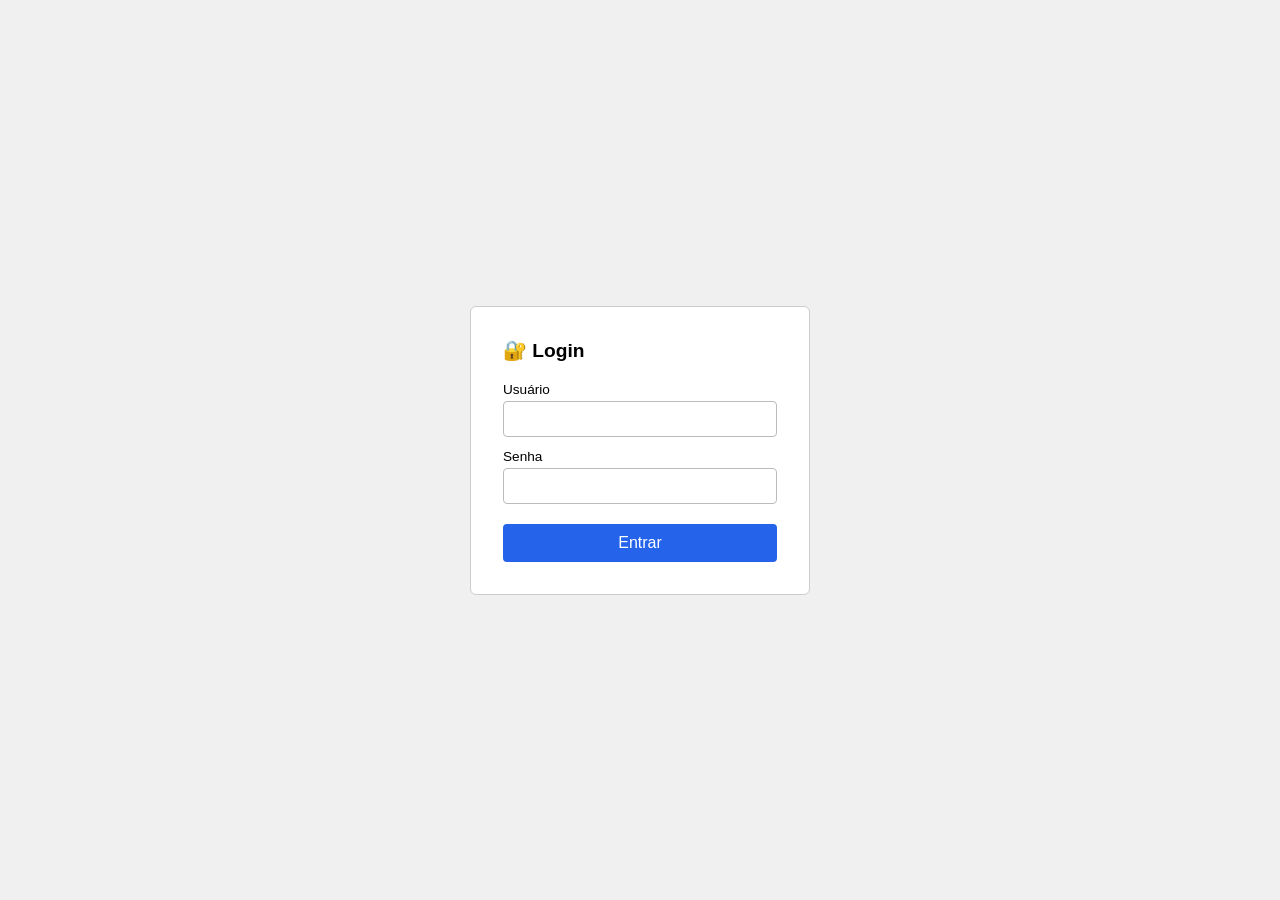
==== src/login.html @ 52b5be01 "funcionou php" ====
<!DOCTYPE html>
<html lang="pt-BR">
<head>
  <meta charset="UTF-8"/>
  <title>Login — Agenda</title>
  <style>
    * { box-sizing: border-box; margin: 0; padding: 0; }
    body { font-family: sans-serif; background: #f0f0f0; display: flex;
           align-items: center; justify-content: center; min-height: 100vh; }
    .card { background: #fff; border: 1px solid #ccc; border-radius: 6px;
            padding: 32px; width: 100%; max-width: 340px; }
    h2 { margin-bottom: 20px; font-size: 1.2rem; }
    label { display: block; font-size: 0.85rem; margin-bottom: 4px; margin-top: 12px; }
    input { width: 100%; padding: 8px; border: 1px solid #bbb; border-radius: 4px; font-size: 1rem; }
    button { margin-top: 20px; width: 100%; padding: 10px;
             background: #2563eb; color: #fff; border: none;
             border-radius: 4px; font-size: 1rem; cursor: pointer; }
    button:hover { background: #1d4ed8; }
    #erro { margin-top: 12px; color: #dc2626; font-size: 0.85rem; display: none; }
  </style>
</head>
<body>
  <div class="card">
    <h2>🔐 Login</h2>
    <label>Usuário</label>
    <input type="text" id="usuario" autocomplete="username" />
    <label>Senha</label>
    <input type="password" id="senha" autocomplete="current-password"
           onkeydown="if(event.key==='Enter') logar()" />
    <button onclick="logar()">Entrar</button>
    <p id="erro"></p>
  </div>
  <script>
    const isLocal = location.hostname === 'localhost' || location.hostname === '127.0.0.1';
    const API_BASE  = isLocal ? '/projeto-agenda-php/api'           : '/api';
const HOME_URL  = isLocal ? '/projeto-agenda-php/src/index.html' : '/src/index.html';
    // Se já está logado, redireciona direto
    fetch(`${API_BASE}/me`, { credentials: 'same-origin' })
      .then(r => { if (r.ok) location.href = HOME_URL; });

    async function logar() {
      const usuario = document.getElementById('usuario').value.trim();
      const senha   = document.getElementById('senha').value;
      const erro    = document.getElementById('erro');
      erro.style.display = 'none';

      if (!usuario || !senha) {
        erro.textContent = 'Preencha usuário e senha.';
        erro.style.display = 'block';
        return;
      }

      const res = await fetch(`${API_BASE}/login`, {
        method: 'POST',
        headers: { 'Content-Type': 'application/json' },
        credentials: 'same-origin',
        body: JSON.stringify({ usuario, senha })
      });

      const data = await res.json();
      if (res.ok) {
        location.href = HOME_URL;
      } else {
        erro.textContent = data.erro || 'Erro ao fazer login.';
        erro.style.display = 'block';
        document.getElementById('senha').value = '';
      }
    }
  </script>
</body>
</html>
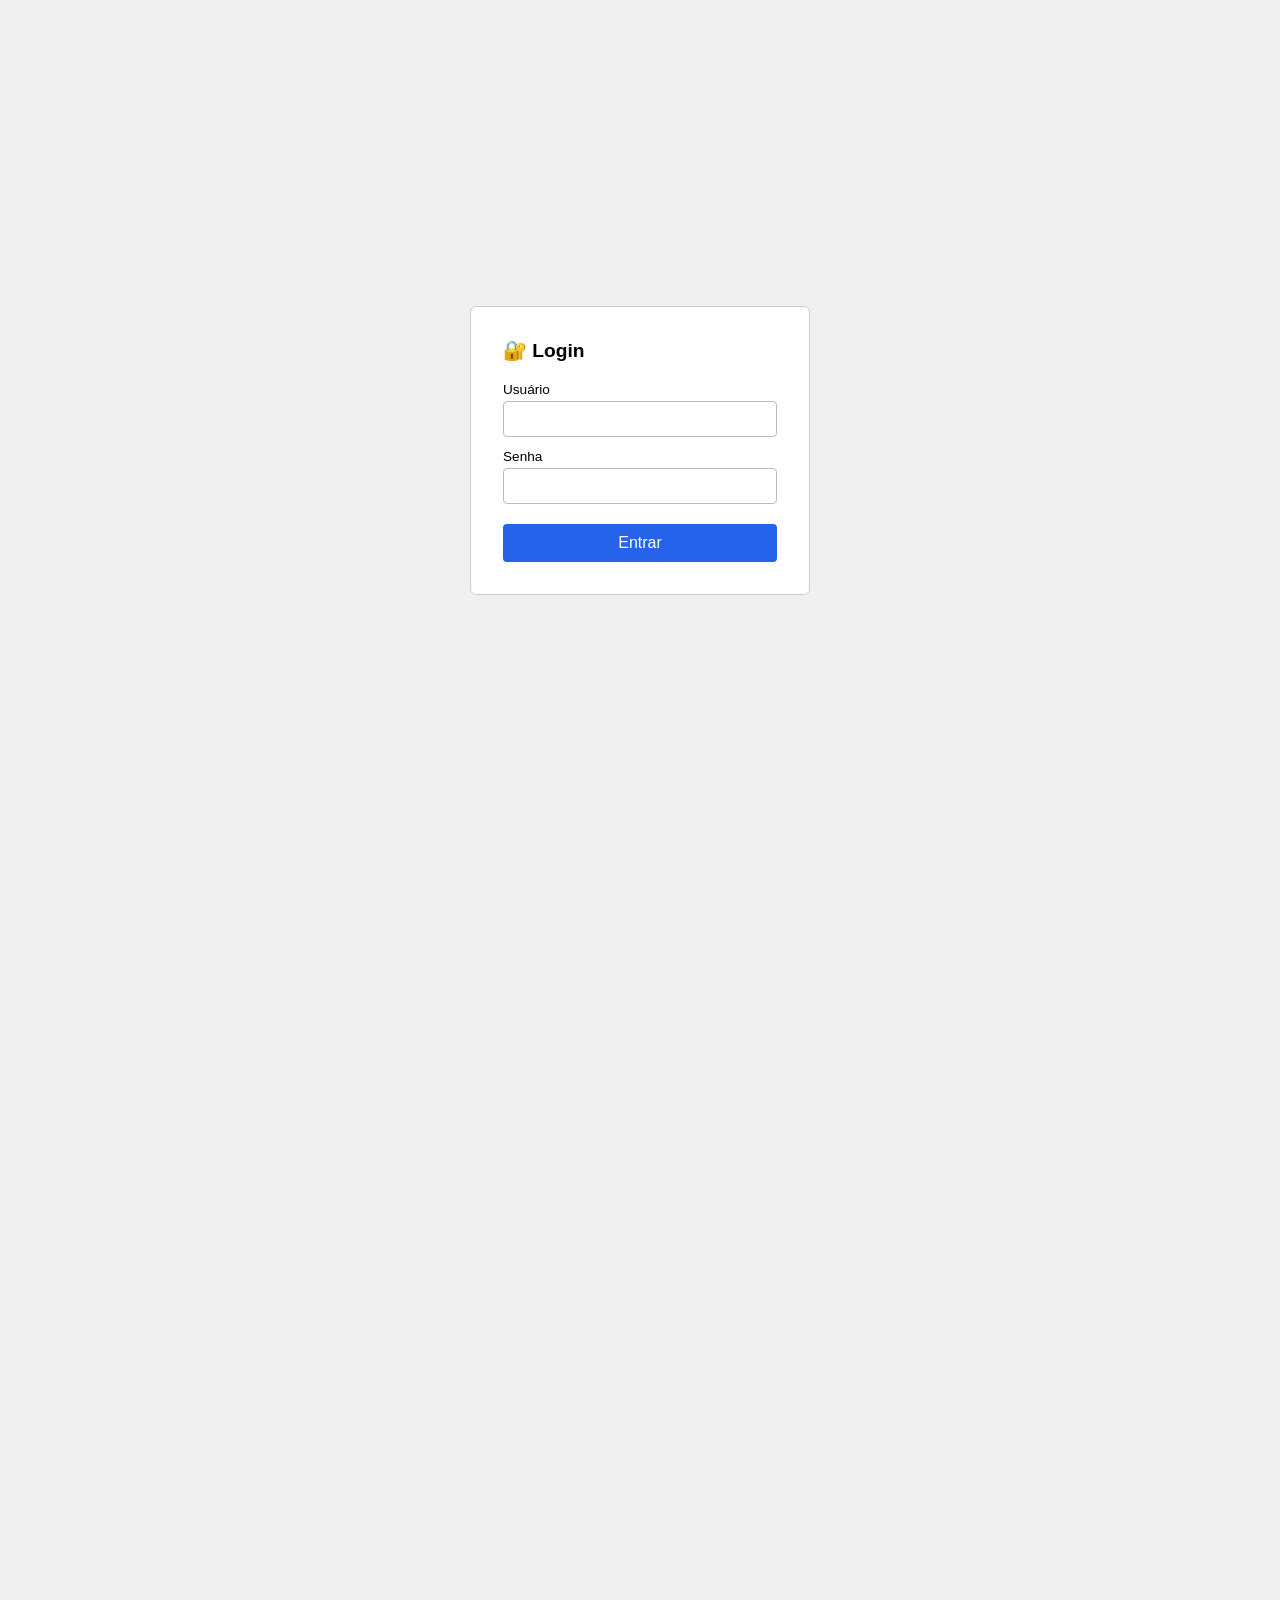
==== commit 945e5629: "fix: corrige apiUrl no login.html para usar api.php direto em produção" ====
--- a/src/login.html
+++ b/src/login.html
@@ -16,6 +16,7 @@
              background: #2563eb; color: #fff; border: none;
              border-radius: 4px; font-size: 1rem; cursor: pointer; }
     button:hover { background: #1d4ed8; }
+    button:disabled { opacity: .6; cursor: not-allowed; }
     #erro { margin-top: 12px; color: #dc2626; font-size: 0.85rem; display: none; }
   </style>
 </head>
@@ -27,21 +28,29 @@
     <label>Senha</label>
     <input type="password" id="senha" autocomplete="current-password"
            onkeydown="if(event.key==='Enter') logar()" />
-    <button onclick="logar()">Entrar</button>
+    <button id="btn-entrar" onclick="logar()">Entrar</button>
     <p id="erro"></p>
   </div>
   <script>
-    const isLocal = location.hostname === 'localhost' || location.hostname === '127.0.0.1';
-    const API_BASE  = isLocal ? '/projeto-agenda-php/api'           : '/api';
-const HOME_URL  = isLocal ? '/projeto-agenda-php/src/index.html' : '/src/index.html';
-    // Se já está logado, redireciona direto
-    fetch(`${API_BASE}/me`, { credentials: 'same-origin' })
-      .then(r => { if (r.ok) location.href = HOME_URL; });
+    // Calcula base path dinamicamente — funciona em qualquer subpasta
+    const _basePath = location.pathname.replace(/\/src\/.*$/, '');
+
+    // URL da API: usa api.php direto — funciona em dev e produção
+    function apiUrl(rota) {
+      return `${_basePath}/api.php?_route=${rota}`;
+    }
+
+    // Se já está logado, vai direto para a app
+    fetch(apiUrl('me'), { credentials: 'same-origin' })
+      .then(r => { if (r.ok) location.href = `${_basePath}/src/index.html`; })
+      .catch(() => { /* ignora — permanece na tela de login */ });
 
     async function logar() {
       const usuario = document.getElementById('usuario').value.trim();
       const senha   = document.getElementById('senha').value;
       const erro    = document.getElementById('erro');
+      const btn     = document.getElementById('btn-entrar');
+
       erro.style.display = 'none';
 
       if (!usuario || !senha) {
@@ -50,20 +59,32 @@
         return;
       }
 
-      const res = await fetch(`${API_BASE}/login`, {
-        method: 'POST',
-        headers: { 'Content-Type': 'application/json' },
-        credentials: 'same-origin',
-        body: JSON.stringify({ usuario, senha })
-      });
+      btn.disabled = true;
+      btn.textContent = 'Entrando…';
 
-      const data = await res.json();
-      if (res.ok) {
-        location.href = HOME_URL;
-      } else {
-        erro.textContent = data.erro || 'Erro ao fazer login.';
+      try {
+        const res  = await fetch(apiUrl('login'), {
+          method: 'POST',
+          headers: { 'Content-Type': 'application/json' },
+          credentials: 'same-origin',
+          body: JSON.stringify({ usuario, senha }),
+        });
+
+        const data = await res.json();
+
+        if (res.ok) {
+          location.href = `${_basePath}/src/index.html`;
+        } else {
+          erro.textContent = data.erro || 'Erro ao fazer login.';
+          erro.style.display = 'block';
+          document.getElementById('senha').value = '';
+        }
+      } catch (e) {
+        erro.textContent = 'Não foi possível conectar ao servidor.';
         erro.style.display = 'block';
-        document.getElementById('senha').value = '';
+      } finally {
+        btn.disabled = false;
+        btn.textContent = 'Entrar';
       }
     }
   </script>
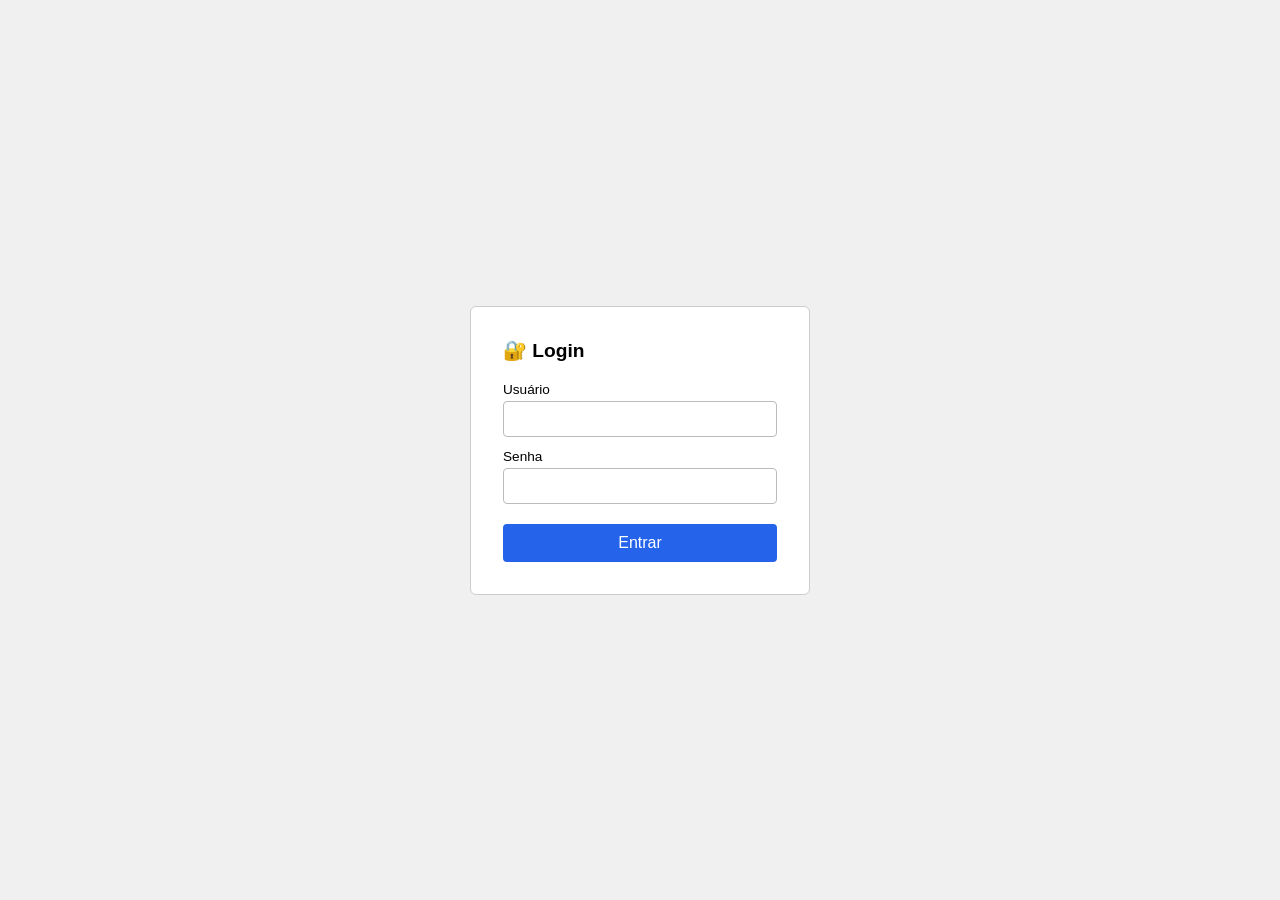
==== commit 7d1180bd: "feat: modulo prontuario timeline" ====
--- a/src/login.html
+++ b/src/login.html
@@ -34,10 +34,13 @@
   <script>
     // Calcula base path dinamicamente — funciona em qualquer subpasta
     const _basePath = location.pathname.replace(/\/src\/.*$/, '');
+    const _isLocal  = location.hostname === 'localhost' || location.hostname === '127.0.0.1';
 
-    // URL da API: usa api.php direto — funciona em dev e produção
+    // URL da API: usa api.php direto em dev (igual ao api.js) — evita dependência do .htaccess
     function apiUrl(rota) {
-      return `${_basePath}/api.php?_route=${rota}`;
+      return _isLocal
+        ? `${_basePath}/api.php?_route=${rota}`
+        : `/api/${rota}`;
     }
 
     // Se já está logado, vai direto para a app
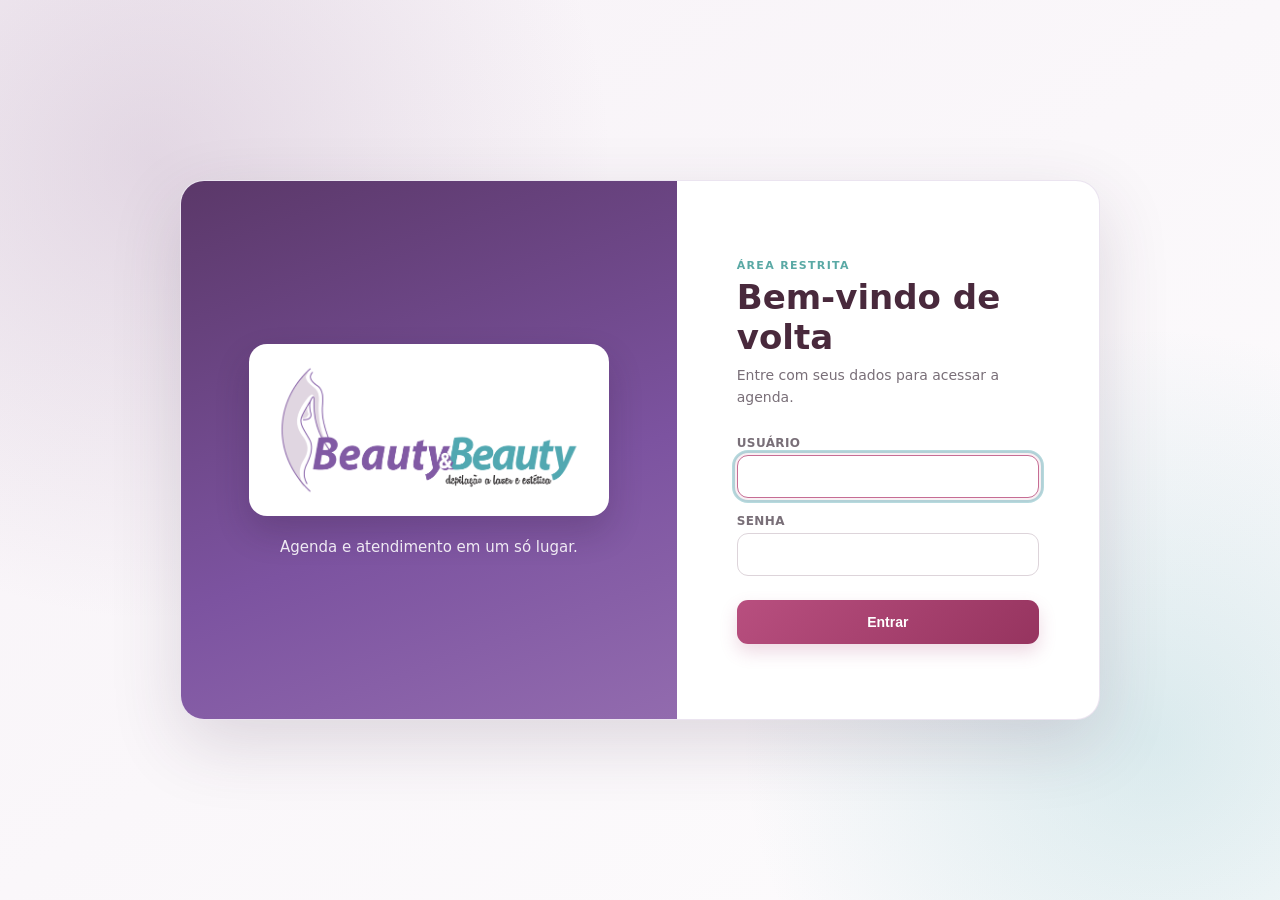
==== commit 91ba7bef: "Refactor agenda flows and update UI across scheduling modules" ====
--- a/src/login.html
+++ b/src/login.html
@@ -1,95 +1,40 @@
-<!DOCTYPE html>
+<!doctype html>
 <html lang="pt-BR">
 <head>
-  <meta charset="UTF-8"/>
-  <title>Login — Agenda</title>
-  <style>
-    * { box-sizing: border-box; margin: 0; padding: 0; }
-    body { font-family: sans-serif; background: #f0f0f0; display: flex;
-           align-items: center; justify-content: center; min-height: 100vh; }
-    .card { background: #fff; border: 1px solid #ccc; border-radius: 6px;
-            padding: 32px; width: 100%; max-width: 340px; }
-    h2 { margin-bottom: 20px; font-size: 1.2rem; }
-    label { display: block; font-size: 0.85rem; margin-bottom: 4px; margin-top: 12px; }
-    input { width: 100%; padding: 8px; border: 1px solid #bbb; border-radius: 4px; font-size: 1rem; }
-    button { margin-top: 20px; width: 100%; padding: 10px;
-             background: #2563eb; color: #fff; border: none;
-             border-radius: 4px; font-size: 1rem; cursor: pointer; }
-    button:hover { background: #1d4ed8; }
-    button:disabled { opacity: .6; cursor: not-allowed; }
-    #erro { margin-top: 12px; color: #dc2626; font-size: 0.85rem; display: none; }
-  </style>
+  <meta charset="UTF-8">
+  <meta name="viewport" content="width=device-width, initial-scale=1">
+  <meta name="color-scheme" content="light">
+  <title>Entrar | Beauty &amp; Beauty</title>
+  <link rel="stylesheet" href="./css/style.css?v=20260714.release">
 </head>
-<body>
-  <div class="card">
-    <h2>🔐 Login</h2>
-    <label>Usuário</label>
-    <input type="text" id="usuario" autocomplete="username" />
-    <label>Senha</label>
-    <input type="password" id="senha" autocomplete="current-password"
-           onkeydown="if(event.key==='Enter') logar()" />
-    <button id="btn-entrar" onclick="logar()">Entrar</button>
-    <p id="erro"></p>
-  </div>
-  <script>
-    // Calcula base path dinamicamente — funciona em qualquer subpasta
-    const _basePath = location.pathname.replace(/\/src\/.*$/, '');
-    const _isLocal  = location.hostname === 'localhost' || location.hostname === '127.0.0.1';
+<body class="login-page">
+  <main class="login-shell">
+    <section class="login-brand" aria-label="Beauty &amp; Beauty">
+      <img src="./logo.png" alt="Beauty &amp; Beauty — depilação a laser e estética">
+      <p>Agenda e atendimento em um só lugar.</p>
+    </section>
 
-    // URL da API: usa api.php direto em dev (igual ao api.js) — evita dependência do .htaccess
-    function apiUrl(rota) {
-      return _isLocal
-        ? `${_basePath}/api.php?_route=${rota}`
-        : `/api/${rota}`;
-    }
+    <section class="login-card" aria-labelledby="login-title">
+      <div class="login-heading">
+        <span class="login-eyebrow">Área restrita</span>
+        <h1 id="login-title">Bem-vindo de volta</h1>
+        <p>Entre com seus dados para acessar a agenda.</p>
+      </div>
 
-    // Se já está logado, vai direto para a app
-    fetch(apiUrl('me'), { credentials: 'same-origin' })
-      .then(r => { if (r.ok) location.href = `${_basePath}/src/index.html`; })
-      .catch(() => { /* ignora — permanece na tela de login */ });
-
-    async function logar() {
-      const usuario = document.getElementById('usuario').value.trim();
-      const senha   = document.getElementById('senha').value;
-      const erro    = document.getElementById('erro');
-      const btn     = document.getElementById('btn-entrar');
-
-      erro.style.display = 'none';
-
-      if (!usuario || !senha) {
-        erro.textContent = 'Preencha usuário e senha.';
-        erro.style.display = 'block';
-        return;
-      }
-
-      btn.disabled = true;
-      btn.textContent = 'Entrando…';
-
-      try {
-        const res  = await fetch(apiUrl('login'), {
-          method: 'POST',
-          headers: { 'Content-Type': 'application/json' },
-          credentials: 'same-origin',
-          body: JSON.stringify({ usuario, senha }),
-        });
-
-        const data = await res.json();
-
-        if (res.ok) {
-          location.href = `${_basePath}/src/index.html`;
-        } else {
-          erro.textContent = data.erro || 'Erro ao fazer login.';
-          erro.style.display = 'block';
-          document.getElementById('senha').value = '';
-        }
-      } catch (e) {
-        erro.textContent = 'Não foi possível conectar ao servidor.';
-        erro.style.display = 'block';
-      } finally {
-        btn.disabled = false;
-        btn.textContent = 'Entrar';
-      }
-    }
-  </script>
+      <form id="login-form" novalidate>
+        <div class="form-group">
+          <label for="usuario">Usuário</label>
+          <input type="text" id="usuario" name="usuario" autocomplete="username" required autofocus>
+        </div>
+        <div class="form-group">
+          <label for="senha">Senha</label>
+          <input type="password" id="senha" name="senha" autocomplete="current-password" required>
+        </div>
+        <button class="btn btn-primary login-submit" id="btn-entrar" type="submit">Entrar</button>
+        <p id="erro" class="login-error" role="alert" aria-live="polite"></p>
+      </form>
+    </section>
+  </main>
+  <script src="./js/login.js?v=20260714.release" defer></script>
 </body>
 </html>
--- a/src/css/style.css
+++ b/src/css/style.css
@@ -0,0 +1,2055 @@
+.hidden {
+  display: none !important;
+}
+
+/* Dashboard operacional */
+.dashboard-current-date { color: var(--text-muted); font-size: 13px; text-transform: capitalize; }
+.dashboard-operator-kpis { grid-template-columns: repeat(2, minmax(0, 1fr)); max-width: 720px; }
+.dashboard-main-grid { display: grid; grid-template-columns: minmax(0, 1.2fr) minmax(300px, .8fr); gap: 16px; margin-top: 8px; align-items: start; }
+.dashboard-main-grid.is-operator { grid-template-columns: minmax(0, 1fr); }
+.dashboard-insights { display: grid; gap: 16px; }
+.dashboard-card-header { display: flex; align-items: center; justify-content: space-between; gap: 12px; }
+.dashboard-card-header > span { display: inline-flex; align-items: center; gap: 8px; }
+.dashboard-card-header small { color: var(--text-muted); font-size: 11px; font-weight: 650; }
+.dashboard-appointment-list { max-height: 520px; overflow-y: auto; }
+
+.dashboard-appointment-item {
+  display: grid;
+  grid-template-columns: minmax(105px, auto) minmax(180px, 1fr) auto;
+  gap: 16px;
+  align-items: center;
+  padding: 14px 2px;
+  border-bottom: 1px solid var(--border);
+}
+
+.dashboard-appointment-item:last-child { border-bottom: 0; }
+.dashboard-appointment-date { display: grid; gap: 3px; }
+.dashboard-appointment-date strong { color: #853456; font-size: 12px; text-transform: capitalize; }
+.dashboard-appointment-date span { color: var(--text); font-size: 17px; font-weight: 800; letter-spacing: -.02em; }
+.dashboard-appointment-main { display: grid; gap: 4px; min-width: 0; }
+.dashboard-appointment-main strong { overflow: hidden; font-size: 14px; text-overflow: ellipsis; white-space: nowrap; }
+.dashboard-appointment-main span { overflow: hidden; color: var(--text-muted); font-size: 11.5px; text-overflow: ellipsis; white-space: nowrap; }
+.dashboard-appointment-actions { display: flex; gap: 7px; align-items: center; }
+.dashboard-appointment-actions .btn { min-height: 34px; }
+.dashboard-appointment-actions .btn-whatsapp { display: inline-flex; align-items: center; gap: 6px; }
+.dashboard-appointment-actions .ui-icon { width: 15px; height: 15px; }
+
+.dashboard-procedure-rank { margin-bottom: 11px; }
+.dashboard-procedure-rank > div:first-child { display: flex; justify-content: space-between; gap: 10px; margin-bottom: 4px; font-size: 12px; }
+.dashboard-rank-track { height: 6px; overflow: hidden; border-radius: 999px; background: var(--surface-2); }
+.dashboard-rank-track span { display: block; height: 100%; border-radius: inherit; background: linear-gradient(90deg, #a63d70, #db8aac); }
+.dashboard-promo-row { display: flex; align-items: center; justify-content: space-between; gap: 12px; padding: 10px 0; border-bottom: 1px solid var(--border); }
+.dashboard-promo-row:last-child { border-bottom: 0; }
+.dashboard-promo-row > div { display: grid; gap: 3px; }
+.dashboard-promo-row strong { font-size: 13px; }
+.dashboard-promo-row span, .dashboard-promo-row small { color: var(--text-muted); font-size: 11px; }
+.procedure-kind-badge { display: inline-flex; margin-left: 7px; padding: 3px 7px; border-radius: 999px; background: #f7e2ec; color: #8c365d; font-size: 9px; font-weight: 850; letter-spacing: .05em; text-transform: uppercase; vertical-align: middle; }
+
+@media (max-width: 980px) {
+  .dashboard-main-grid { grid-template-columns: 1fr; }
+}
+
+@media (max-width: 720px) {
+  .dashboard-operator-kpis { grid-template-columns: 1fr 1fr; }
+  .dashboard-current-date { display: none; }
+  .dashboard-appointment-item { grid-template-columns: 92px 1fr; gap: 10px; }
+  .dashboard-appointment-actions { grid-column: 1 / -1; justify-content: flex-end; }
+}
+
+@media (max-width: 460px) {
+  .dashboard-operator-kpis { grid-template-columns: 1fr; }
+  .dashboard-card-header small { display: none; }
+  .dashboard-appointment-item { grid-template-columns: 82px 1fr; }
+  .dashboard-appointment-actions .btn-whatsapp span { display: none; }
+}
+
+:root {
+  /* Identidade visual: altere aqui para ajustar a paleta de toda a aplicação. */
+  --rosa: #c26b91;
+  --rosa-botao: #a94373;
+  --rosa-light: #f8e8ef;
+  --rosa-dark: #49293c;
+  --rosa-hover: #913661;
+  --teal: #5aa9a5;
+  --bg: #ffaeff;
+  --app-bg: #ffdcff;
+  --sidebar-start: #533047;
+  --sidebar-end: #ab65b9;
+  --brand-glow: rgb(248, 0, 116);
+  --surface: #ffffff;
+  --surface-2: #f4f0f3;
+  --border: #e9e2e7;
+  --field-bg: #ffffff;
+  --field-border: #ded5dc;
+  --field-hover: #cbbcc6;
+  --text: #29232a;
+  --text-muted: #796f78;
+  --success: #2e7d32;
+  --warning: #f57c00;
+  --danger: #c62828;
+  --info: #0277bd;
+  --radius: 14px;
+  --shadow: 0 12px 35px rgba(55, 36, 51, .07);
+}
+
+* {
+  box-sizing: border-box;
+  margin: 0;
+  padding: 0;
+}
+
+html,
+body {
+  height: 100%;
+  font-family: Inter, ui-sans-serif, system-ui, -apple-system, BlinkMacSystemFont, "Segoe UI", sans-serif;
+  background:
+    radial-gradient(circle at 84% -8%, rgba(211, 110, 153, .10), transparent 30rem),
+    radial-gradient(circle at 35% 110%, rgba(85, 169, 173, .07), transparent 32rem),
+    var(--app-bg);
+  color: var(--text);
+  font-size: 14px;
+}
+
+/* ── LAYOUT ── */
+#app {
+  display: flex;
+  height: 100vh;
+}
+
+#sidebar {
+  display: flex;
+  width: 252px;
+  min-width: 252px;
+  height: calc(100vh - 24px);
+  margin: 12px 0 12px 12px;
+  flex-direction: column;
+  padding: 0;
+  overflow: hidden;
+  border: 1px solid rgba(255, 255, 255, .08);
+  border-radius: 20px;
+  background: linear-gradient(155deg, var(--sidebar-start), #974780 52%, var(--sidebar-end));
+  box-shadow: 12px 0 40px rgba(41, 25, 37, .13);
+  color: white;
+}
+
+#sidebar .brand {
+  display: flex;
+  position: relative;
+  isolation: isolate;
+  min-height: 116px;
+  align-items: center;
+  justify-content: center;
+  padding: 18px 22px;
+  overflow: hidden;
+  border-bottom: 1px solid rgba(255, 0, 0, 0.08);
+  background:
+    radial-gradient(circle at 50% 48%, var(--brand-glow) -100%, rgba(255, 255, 255, 0.329) 1%, transparent 68%)
+    no-repeat,
+    linear-gradient(145deg, var(--sidebar-start), #974780 52%, var(--sidebar-end))
+    no-repeat;
+  
+}
+
+.sidebar-logo {
+  position: relative;
+  width: 205px;
+  max-width: calc(100% - 12px);
+  height: auto;
+  padding: 0;
+  border-radius: 0;
+  object-fit: contain;
+  background: transparent;
+  box-shadow: none;
+  filter: 
+    saturate(2)
+    drop-shadow(0 0 3px rgb(255, 255, 255))
+    drop-shadow(0 0 6px rgb(255, 255, 255))
+    drop-shadow(0 0 12px rgb(255, 255, 255))
+    ;
+}
+
+#sidebar nav {
+  flex: 1;
+  padding: 12px;
+  overflow-y: auto;
+}
+
+#sidebar nav a {
+  display: flex;
+  align-items: center;
+  gap: 12px;
+  margin: 3px 0;
+  padding: 11px 13px;
+  border-radius: 11px;
+  color: rgba(255, 255, 255, .69);
+  text-decoration: none;
+  font-size: 13px;
+  font-weight: 550;
+  transition: background 0.15s, color 0.15s;
+  cursor: pointer;
+}
+
+#sidebar nav a:hover {
+  background: rgba(255, 255, 255, .07);
+  color: white;
+}
+
+#sidebar nav a.active {
+  background: linear-gradient(90deg, rgba(211, 111, 151, .28), rgba(211, 111, 151, .11));
+  box-shadow: inset 0 0 0 1px rgba(235, 160, 190, .16);
+  color: #fff;
+}
+
+#sidebar nav a .icon {
+  display: grid;
+  font-size: 16px;
+  width: 21px;
+  height: 21px;
+  place-items: center;
+  color: #d69ab2;
+  text-align: center;
+}
+
+#content {
+  flex: 1;
+  overflow-y: auto;
+  padding: 40px clamp(24px, 4vw, 58px);
+}
+
+/* ── HEADER DA PÁGINA ── */
+.page-header {
+  display: flex;
+  justify-content: space-between;
+  align-items: center;
+  margin-bottom: 28px;
+}
+
+.page-header h1 {
+  color: var(--text);
+  font-size: clamp(24px, 2.2vw, 32px);
+  font-weight: 720;
+  letter-spacing: -.035em;
+}
+
+/* ── BOTÕES ── */
+.btn {
+  display: inline-flex;
+  min-height: 40px;
+  align-items: center;
+  gap: 6px;
+  padding: 9px 16px;
+  border-radius: 11px;
+  border: none;
+  cursor: pointer;
+  font-size: 13px;
+  font-weight: 650;
+  transition: filter 0.15s, transform 0.1s, box-shadow 0.15s;
+}
+
+.btn:hover {
+  filter: brightness(0.92);
+  box-shadow: 0 6px 14px rgba(87, 53, 102, 0.12);
+}
+
+:where(button, input, select, textarea, a):focus-visible {
+  outline: 3px solid rgba(81, 168, 177, 0.42);
+  outline-offset: 2px;
+}
+
+.btn:active {
+  transform: scale(0.97);
+}
+
+.btn-primary {
+  background: linear-gradient(135deg, #b84f7f, #96345f);
+  box-shadow: 0 8px 18px rgba(169, 67, 115, .2);
+  color: white;
+}
+
+.btn-secondary {
+  background: #fff;
+  color: var(--text);
+  border: 1px solid var(--border);
+}
+
+.btn-success {
+  background: #e8f5e9;
+  color: var(--success);
+  border: 1px solid #a5d6a7;
+}
+
+.btn-danger {
+  background: #ffebee;
+  color: var(--danger);
+  border: 1px solid #ef9a9a;
+}
+
+.btn-warning {
+  background: #fff3e0;
+  color: var(--warning);
+  border: 1px solid #ffcc80;
+}
+
+.btn-info {
+  background: #e3f2fd;
+  color: var(--info);
+  border: 1px solid #90caf9;
+}
+
+.btn-sm {
+  padding: 5px 10px;
+  font-size: 12px;
+}
+
+.btn-icon {
+  padding: 6px 8px;
+}
+
+.schedule-alert {
+  margin-top: 12px;
+  padding: 13px 15px;
+  border: 1px solid #efb8c3;
+  border-left: 4px solid #b4234d;
+  border-radius: 12px;
+  background: #fff3f6;
+  color: #7c1736;
+  font-weight: 600;
+  line-height: 1.45;
+}
+
+.page-eyebrow {
+  display: block;
+  margin-bottom: 3px;
+  color: var(--rosa-botao);
+  font-size: 11px;
+  font-weight: 800;
+  letter-spacing: .14em;
+  text-transform: uppercase;
+}
+
+.cal-blocked {
+  position: relative;
+  margin: 2px 0;
+  padding: 5px 8px 5px 21px;
+  overflow: hidden;
+  border: 1px solid #e7b7c5;
+  border-radius: 7px;
+  background: repeating-linear-gradient(135deg, #fff3f6, #fff3f6 6px, #fbe5eb 6px, #fbe5eb 12px);
+  color: #8c2949;
+  font-size: 11px;
+  font-weight: 700;
+  white-space: nowrap;
+  text-overflow: ellipsis;
+}
+
+.cal-blocked::before {
+  content: '';
+  position: absolute;
+  left: 8px;
+  top: 50%;
+  width: 7px;
+  height: 7px;
+  border-radius: 2px;
+  background: #b4234d;
+  transform: translateY(-50%) rotate(45deg);
+}
+
+.cal-week-cell,
+.cal-day-slot { cursor: pointer; }
+
+/* ── CARDS ── */
+.card {
+  border: 1px solid rgba(78, 56, 72, .09);
+  border-radius: 18px;
+  background: rgba(255, 255, 255, .94);
+  box-shadow: var(--shadow);
+  overflow: visible;
+}
+
+.card-header {
+  display: flex;
+  min-height: 55px;
+  align-items: center;
+  justify-content: space-between;
+  gap: 9px;
+  padding: 17px 20px;
+  border-bottom: 1px solid var(--border);
+  border-radius: var(--radius) var(--radius) 0 0;
+  background: transparent;
+  color: #4d414a;
+  font-size: 13px;
+  font-weight: 750;
+}
+
+.card-body {
+  padding: 18px 20px;
+}
+
+/* ── TABELAS ── */
+table {
+  width: 100%;
+  border-collapse: collapse;
+}
+
+thead th {
+  padding: 10px 14px;
+  text-align: left;
+  font-size: 12px;
+  text-transform: uppercase;
+  letter-spacing: 0.5px;
+  color: var(--text-muted);
+  background: var(--surface-2);
+  border-bottom: 1px solid var(--border);
+}
+
+tbody td {
+  padding: 11px 14px;
+  border-bottom: 1px solid var(--border);
+  vertical-align: middle;
+}
+
+tbody tr:last-child td {
+  border-bottom: none;
+}
+
+tbody tr:hover {
+  background: var(--surface-2);
+}
+
+/* ── FORMULÁRIOS ── */
+.form-group {
+  margin-bottom: 16px;
+}
+
+.form-group label {
+  display: block;
+  font-size: 12px;
+  font-weight: 600;
+  color: var(--text-muted);
+  margin-bottom: 5px;
+  text-transform: uppercase;
+  letter-spacing: 0.4px;
+}
+
+.form-row {
+  display: grid;
+  grid-template-columns: repeat(auto-fit, minmax(180px, 1fr));
+  gap: 14px;
+}
+
+input,
+select,
+textarea {
+  width: 100%;
+  padding: 9px 12px;
+  border: 1px solid var(--border);
+  border-radius: 8px;
+  font-size: 13.5px;
+  color: var(--text);
+  background: var(--surface);
+  transition: border-color 0.15s, box-shadow 0.15s;
+  outline: none;
+}
+
+input:focus,
+select:focus,
+textarea:focus {
+  border-color: var(--rosa);
+  box-shadow: 0 0 0 3px rgba(233, 30, 140, 0.12);
+}
+
+textarea {
+  resize: vertical;
+  min-height: 70px;
+}
+
+/* ── MODAL ── */
+.modal-overlay {
+  position: fixed;
+  inset: 0;
+  background: rgba(0, 0, 0, 0.45);
+  display: flex;
+  align-items: center;
+  justify-content: center;
+  z-index: 1000;
+  padding: 20px;
+}
+
+.modal-overlay.hidden {
+  display: none;
+}
+
+.modal {
+  background: var(--surface);
+  border-radius: 14px;
+  width: 100%;
+  max-width: 560px;
+  max-height: 90vh;
+  overflow-y: auto;
+  box-shadow: 0 20px 60px rgba(0, 0, 0, 0.3);
+  animation: modalIn 0.2s ease;
+}
+
+@keyframes modalIn {
+  from {
+    opacity: 0;
+    transform: scale(0.95) translateY(-10px);
+  }
+
+  to {
+    opacity: 1;
+    transform: none;
+  }
+}
+
+.modal-header {
+  padding: 18px 22px;
+  display: flex;
+  justify-content: space-between;
+  align-items: center;
+  border-bottom: 1px solid var(--border);
+}
+
+.modal-header h2 {
+  font-size: 16px;
+  font-weight: 700;
+  color: var(--rosa-dark);
+}
+
+.modal-close {
+  background: none;
+  border: none;
+  font-size: 20px;
+  cursor: pointer;
+  color: var(--text-muted);
+  padding: 4px 8px;
+  border-radius: 6px;
+}
+
+.modal-close:hover {
+  background: var(--surface-2);
+}
+
+.modal-body {
+  padding: 22px;
+}
+
+.modal-footer {
+  padding: 14px 22px;
+  border-top: 1px solid var(--border);
+  display: flex;
+  justify-content: flex-end;
+  gap: 10px;
+}
+
+/* ── STATUS BADGES ── */
+.badge {
+  display: inline-block;
+  padding: 2px 8px;
+  border-radius: 20px;
+  font-size: 11px;
+  font-weight: 600;
+  text-transform: capitalize;
+}
+
+.badge-agendado {
+  background: #e3f2fd;
+  color: var(--info);
+}
+
+.badge-concluido {
+  background: #e8f5e9;
+  color: var(--success);
+}
+
+.badge-cancelado {
+  background: #ffebee;
+  color: var(--danger);
+}
+
+.badge-atrasado {
+  background: #fff3e0;
+  color: var(--warning);
+}
+
+/* ── KPI CARDS ── */
+.kpi-grid {
+  display: grid;
+  grid-template-columns: repeat(auto-fit, minmax(180px, 1fr));
+  gap: 15px;
+  margin-bottom: 24px;
+}
+
+.kpi-card {
+  position: relative;
+  min-height: 142px;
+  padding: 20px !important;
+  overflow: hidden;
+  border: 1px solid rgba(78, 56, 72, .09);
+  border-top: 1px solid rgba(78, 56, 72, .09) !important;
+  border-radius: 18px;
+  background: rgba(255, 255, 255, .94);
+  box-shadow: var(--shadow);
+  text-align: left !important;
+}
+
+.kpi-card .kpi-label {
+  font-size: 11px;
+  text-transform: uppercase;
+  letter-spacing: 0.5px;
+  color: var(--text-muted);
+  margin-bottom: 6px;
+}
+
+.kpi-card .kpi-value {
+  font-size: 26px;
+  font-weight: 700;
+  color: var(--rosa-dark);
+}
+
+.kpi-card .kpi-sub {
+  font-size: 12px;
+  color: var(--text-muted);
+  margin-top: 4px;
+}
+
+/* ── CALENDÁRIO ── */
+#calendario-container {
+  display: flex;
+  flex-direction: column;
+  gap: 16px;
+}
+
+.cal-toolbar {
+  display: flex;
+  align-items: center;
+  gap: 12px;
+  background: var(--surface);
+  border: 1px solid var(--border);
+  border-radius: var(--radius);
+  padding: 12px 16px;
+  box-shadow: var(--shadow);
+}
+
+.cal-toolbar h2 {
+  font-size: 16px;
+  font-weight: 700;
+  flex: 1;
+}
+
+.cal-view-btns {
+  display: flex;
+  gap: 6px;
+}
+
+.cal-view-btns button {
+  padding: 6px 14px;
+  border-radius: 8px;
+  border: 1px solid var(--border);
+  background: var(--surface-2);
+  cursor: pointer;
+  font-size: 13px;
+  transition: background 0.15s;
+}
+
+.cal-view-btns button.active {
+  background: var(--rosa-botao);
+  color: white;
+  border-color: var(--rosa);
+}
+
+/* Calendário mês */
+.cal-month {
+  background: var(--surface);
+  border-radius: var(--radius);
+  border: 1px solid var(--border);
+  overflow: visible;
+}
+
+.cal-month-header {
+  display: grid;
+  grid-template-columns: repeat(7, minmax(0, 1fr));
+  background: var(--surface-2);
+  border-bottom: 1px solid var(--border);
+}
+
+.cal-month-header div {
+  text-align: center;
+  padding: 8px;
+  font-size: 11px;
+  font-weight: 600;
+  text-transform: uppercase;
+  color: var(--text-muted);
+}
+
+.cal-month-grid {
+  display: grid;
+  grid-template-columns: repeat(7, minmax(0, 1fr));
+}
+
+.cal-day {
+  min-height: 90px;
+  padding: 6px;
+  border-right: 1px solid var(--border);
+  border-bottom: 1px solid var(--border);
+  cursor: pointer;
+  transition: background 0.12s;
+}
+
+.cal-day:hover {
+  background: var(--surface-2);
+}
+
+.cal-day.outro-mes {
+  opacity: 0.35;
+}
+
+.cal-day.hoje {
+  background: #fce4f3;
+}
+
+.btn-rosa {
+  background: var(--rosa);
+  color: var(--rosa-dark);
+  border: 1px solid var(--rosa-dark);
+  font-weight: 600;
+}
+.btn-rosa:hover {
+  background: var(--rosa-dark);
+  color: white;
+}
+
+.btn-whatsapp {
+  background: #25D366;
+  color: #fff;
+  border: none;
+}
+.btn-whatsapp:hover {
+  background: #1ebe5d;
+}
+
+.cal-day .dia-num {
+  font-size: 12px;
+  font-weight: 600;
+  color: var(--text-muted);
+  margin-bottom: 4px;
+}
+
+.cal-day.hoje .dia-num {
+  color: var(--rosa-botao);
+}
+
+.cal-evento {
+  font-size: 11px;
+  padding: 2px 5px;
+  border-radius: 4px;
+  background: var(--rosa-light);
+  color: var(--rosa-dark);
+  margin-bottom: 2px;
+  white-space: nowrap;
+  overflow: hidden;
+  text-overflow: ellipsis;
+  cursor: pointer;
+}
+
+.cal-evento.concluido {
+  background: #c8e6c9;
+  color: #1b5e10;
+}
+
+.cal-evento.cancelado {
+  background: #ffcdd2;
+  color: #b71c1c;
+}
+
+/* Calendário semana / dia */
+
+
+
+.cal-week-header {
+  display: grid;
+  border-bottom: 1px solid var(--border);
+  background: var(--surface-2);
+}
+
+.cal-week-header div {
+  padding: 10px;
+  text-align: center;
+  font-size: 12px;
+  font-weight: 600;
+  border-right: 1px solid var(--border);
+}
+
+.cal-week-body {
+  display: grid;
+  overflow-y: auto;
+  max-height: 600px;
+}
+
+
+.cal-hour-label {
+  padding: 4px 8px;
+  font-size: 11px;
+  color: var(--text-muted);
+  width: 52px;
+  text-align: right;
+  border-right: 1px solid var(--border);
+}
+
+.cal-hour-cell {
+  border-right: 1px solid var(--border);
+  padding: 2px;
+  position: relative;
+}
+
+.cal-agend-block {
+  background: var(--rosa-light);
+  border-left: 3px solid var(--rosa);
+  border-radius: 4px;
+  padding: 3px 6px;
+  font-size: 11px;
+  margin-bottom: 2px;
+  cursor: pointer;
+}
+
+.cal-agend-block:hover {
+  filter: brightness(0.95);
+}
+
+/* ── CALENDÁRIO SEMANA ── */
+.cal-week-wrap {
+  background: var(--surface);
+  border-radius: var(--radius);
+  border: 1px solid var(--border);
+  overflow: hidden;
+}
+
+.cal-day-wrap {
+  overflow: hidden;
+  border: 1px solid rgba(78, 56, 72, .10);
+  border-radius: 18px;
+  background: rgba(255, 255, 255, .96);
+  box-shadow: var(--shadow);
+}
+
+.cal-day-scroll {
+  display: block;
+  max-height: 600px;
+  overflow-y: auto;
+  background: #fff;
+}
+
+.cal-day-row {
+  display: grid;
+  min-height: 54px;
+  grid-template-columns: 52px minmax(0, 1fr);
+  border-bottom: 1px solid var(--border);
+}
+
+.cal-day-row:last-child { border-bottom: 0; }
+
+.cal-day-wrap .cal-hour-label {
+  padding: 9px 8px 0;
+  background: #faf7f9;
+}
+
+.cal-day-wrap .cal-day-slot {
+  min-width: 0;
+  padding: 5px 7px;
+  background: #fff;
+  transition: background .15s ease;
+}
+
+.cal-day-wrap .cal-day-slot:hover { background: #fdf8fa; }
+
+.cal-week-table {
+  width: 100%;
+  border-collapse: collapse;
+  table-layout: fixed;
+}
+
+.cal-week-th-hora {
+  width: 60px;
+  background: var(--surface-2);
+  border-bottom: 1px solid var(--border);
+  border-right: 1px solid var(--border);
+}
+
+.cal-week-th-dia {
+  background: var(--surface-2);
+  border-bottom: 1px solid var(--border);
+  border-right: 1px solid var(--border);
+  padding: 10px 6px;
+  text-align: center;
+  font-size: 12px;
+  font-weight: 600;
+}
+
+.cal-week-th-dia:last-child {
+  border-right: none;
+}
+
+.cal-week-th-dia span {
+  display: block;
+  color: var(--text-muted);
+  font-weight: 500;
+}
+
+.cal-week-th-dia strong {
+  font-size: 14px;
+  color: var(--text);
+}
+
+.cal-week-th-dia.hoje {
+  background: #fce4f3;
+}
+
+.cal-week-th-dia.hoje strong {
+  color: var(--rosa-dark);
+}
+
+.cal-week-hora {
+  width: 60px;
+  padding: 8px 8px 0 8px;
+  font-size: 11px;
+  color: var(--text-muted);
+  text-align: right;
+  vertical-align: top;
+  border-right: 1px solid var(--border);
+  border-bottom: 1px solid var(--border);
+  white-space: nowrap;
+  background: var(--surface);
+}
+
+.cal-week-cell {
+  border-right: 1px solid var(--border);
+  border-bottom: 1px solid var(--border);
+  padding: 3px;
+  vertical-align: top;
+  height: 52px;
+}
+
+.cal-week-cell:last-child {
+  border-right: none;
+}
+
+.cal-agend-block {
+  background: var(--rosa);
+  color: var(--rosa-dark);
+  border-radius: 6px;
+  padding: 3px 7px;
+  font-size: 11px;
+  font-weight: 600;
+  cursor: pointer;
+  margin-bottom: 2px;
+  white-space: nowrap;
+  overflow: hidden;
+  text-overflow: ellipsis;
+  transition: filter 0.15s;
+}
+
+.cal-agend-block:hover {
+  filter: brightness(0.93);
+}
+
+/* ── TOAST ── */
+#toast-container {
+  position: fixed;
+  bottom: 24px;
+  right: 24px;
+  z-index: 2000;
+  display: flex;
+  flex-direction: column;
+  gap: 8px;
+}
+
+.toast {
+  padding: 12px 18px;
+  border-radius: 10px;
+  color: white;
+  font-size: 13px;
+  font-weight: 500;
+  min-width: 220px;
+  box-shadow: 0 4px 20px rgba(0, 0, 0, 0.2);
+  animation: toastIn 0.25s ease;
+}
+
+@keyframes toastIn {
+  from {
+    opacity: 0;
+    transform: translateY(10px);
+  }
+
+  to {
+    opacity: 1;
+    transform: none;
+  }
+}
+
+.toast-success {
+  background: #2e7d32;
+}
+
+.toast-error {
+  background: #c62828;
+}
+
+.toast-info {
+  background: var(--rosa-dark);
+}
+
+/* ── SEARCH ── */
+.search-bar {
+  display: flex;
+  gap: 10px;
+  margin-bottom: 16px;
+  padding: 10px;
+  border: 1px solid rgba(77,57,70,.08);
+  border-radius: 15px;
+  background: rgba(255,255,255,.78);
+  box-shadow: 0 8px 24px rgba(58,38,51,.035);
+}
+
+.search-bar input {
+  max-width: 320px;
+}
+
+/* ── EMPTY STATE ── */
+.empty-state {
+  text-align: center;
+  padding: 48px 24px;
+  color: var(--text-muted);
+}
+
+.empty-state .icon {
+  font-size: 48px;
+  margin-bottom: 12px;
+}
+
+.empty-state p {
+  font-size: 14px;
+}
+
+/* ── Abas do modal ── */
+.tabs {
+  display: flex;
+  gap: 6px;
+  width: fit-content;
+  max-width: 100%;
+  padding: 5px;
+  overflow-x: auto;
+  border: 1px solid #e7dfe4;
+  border-radius: 13px;
+  margin-bottom: 18px;
+  background: #f4f0f3;
+}
+
+.tab-btn {
+  background: none;
+  border: none;
+  min-height: 36px;
+  padding: 7px 14px;
+  font-size: 13px;
+  font-weight: 650;
+  color: var(--text-muted);
+  border-radius: 9px;
+  cursor: pointer;
+  transition: all .15s;
+  white-space: nowrap;
+}
+
+.tab-btn:hover {
+  background: var(--surface-2);
+  color: var(--text);
+}
+
+.tab-btn.active {
+  margin-bottom: 0;
+  border-bottom: 0;
+  background: #fff;
+  color: #8e315c;
+  box-shadow: 0 4px 12px rgba(50,35,45,.07), inset 0 0 0 1px rgba(173,81,122,.12);
+}
+
+.tab-content {
+  animation: fadeIn .15s ease;
+}
+
+.tab-content.hidden {
+  display: none;
+}
+
+/* ── Linhas de anamnese (Sim/Não) ── */
+.anamnese-row {
+  display: flex;
+  align-items: center;
+  gap: 9px;
+  margin-bottom: 8px;
+  padding: 12px 14px;
+  border: 1px solid #ebe4e8;
+  border-radius: 12px;
+  flex-wrap: wrap;
+  background: rgba(255,255,255,.72);
+  font-size: 13px;
+}
+
+.anamnese-row span {
+  color: var(--text);
+  font-weight: 500;
+  min-width: fit-content;
+}
+
+.anamnese-row label {
+  display: flex;
+  align-items: center;
+  gap: 4px;
+  cursor: pointer;
+  color: var(--text-muted);
+  padding: 5px 8px;
+  border-radius: 8px;
+  white-space: nowrap;
+}
+
+.inline-input {
+  flex: 1;
+  min-width: 120px;
+  max-width: 240px;
+  padding: 4px 8px;
+  border: 1px solid var(--border);
+  border-radius: 4px;
+  font-size: 12px;
+  background: var(--surface-2);
+}
+
+/* ── Checkboxes de método ── */
+.check-group {
+  display: flex;
+  gap: 18px;
+  flex-wrap: wrap;
+}
+
+.check-group label {
+  display: flex;
+  min-height: 38px;
+  align-items: center;
+  gap: 6px;
+  padding: 8px 11px !important;
+  border: 1px solid #e5dde2 !important;
+  border-radius: 10px !important;
+  background: #fff;
+  font-size: 13px;
+  cursor: pointer;
+  color: var(--text);
+}
+
+.section-label {
+  font-size: 12px;
+  font-weight: 700;
+  text-transform: uppercase;
+  letter-spacing: .5px;
+  color: var(--text-muted);
+  margin-bottom: 8px;
+}
+
+/* ── Fitzpatrick ── */
+.fitzpatrick-grid {
+  display: flex;
+  flex-direction: column;
+  gap: 6px;
+  margin-top: 8px;
+}
+
+.fitz-option {
+  display: flex;
+  align-items: flex-start;
+  gap: 8px;
+  padding: 8px 10px;
+  border-radius: 6px;
+  cursor: pointer;
+  border: 1px solid transparent;
+  transition: all .15s;
+}
+
+.fitz-option:hover {
+  background: var(--surface-2);
+  border-color: var(--border);
+}
+
+.fitz-option input[type=radio]:checked+span {
+  color: var(--rosa-dark);
+  font-weight: 600;
+}
+
+.fitz-option span {
+  font-size: 13px;
+  line-height: 1.4;
+}
+
+/* ── Modal grande ── */
+.modal-lg {
+  max-width: 700px;
+}
+
+@keyframes fadeIn {
+  from {
+    opacity: 0;
+    transform: translateY(4px);
+  }
+
+  to {
+    opacity: 1;
+    transform: none;
+  }
+}
+
+
+/* ── STATUS SELECT INLINE ── */
+.status-wrapper {
+  position: relative;
+  display: inline-block;
+}
+
+.status-pill {
+  display: inline-flex;
+  align-items: center;
+  gap: 5px;
+  padding: 5px 12px;
+  border-radius: 20px;
+  font-size: 11px;
+  font-weight: 600;
+  cursor: pointer;
+  user-select: none;
+  transition: filter 0.15s;
+  white-space: nowrap;
+}
+
+.status-pill:hover {
+  filter: brightness(0.92);
+}
+
+.status-pill::after {
+  content: ' ▾';
+  font-size: 9px;
+  opacity: 0.7;
+}
+
+.status-pill-agendado {
+  background: #e3f2fd;
+  color: #0277bd;
+}
+
+.status-pill-atrasado {
+  background: #fff3e0;
+  color: #e65100;
+}
+
+.status-pill-concluido {
+  background: #e8f5e9;
+  color: #2e7d32;
+}
+
+.status-pill-cancelado {
+  background: #ffebee;
+  color: #c62828;
+}
+
+.status-dropdown {
+  display: none;
+  position: fixed;
+  /* <- fixed ao invés de absolute, evita corte pela tabela */
+  z-index: 9999;
+  background: white;
+  border: 1px solid var(--border);
+  border-radius: 10px;
+  box-shadow: 0 8px 24px rgba(0, 0, 0, 0.13);
+  min-width: 155px;
+  overflow: hidden;
+  animation: dropIn 0.12s ease;
+}
+
+.status-dropdown.open {
+  display: block;
+}
+
+@keyframes dropIn {
+  from {
+    opacity: 0;
+    transform: translateY(-4px);
+  }
+
+  to {
+    opacity: 1;
+    transform: none;
+  }
+}
+
+.status-dropdown-item {
+  display: flex;
+  align-items: center;
+  gap: 8px;
+  padding: 9px 14px;
+  font-size: 12px;
+  font-weight: 600;
+  cursor: pointer;
+  transition: background 0.1s;
+  border-bottom: 1px solid var(--border);
+}
+
+.status-dropdown-item:last-child {
+  border-bottom: none;
+}
+
+.status-dropdown-item:hover {
+  background: var(--surface-2);
+}
+
+.status-dot {
+  width: 9px;
+  height: 9px;
+  border-radius: 50%;
+  flex-shrink: 0;
+}
+
+.dot-agendado {
+  background: #0277bd;
+}
+
+.dot-atrasado {
+  background: #e65100;
+}
+
+.dot-concluido {
+  background: #2e7d32;
+}
+
+.dot-cancelado {
+  background: #c62828;
+}
+
+/* ── RESPONSIVIDADE ── */
+@media (max-width: 768px) {
+  #app {
+    flex-direction: column;
+  }
+  #sidebar {
+    width: 100%;
+    min-width: unset;
+    flex-direction: row;
+    overflow-x: auto;
+    padding: 0;
+  }
+  #sidebar .brand {
+    display: none;
+  }
+  #sidebar nav {
+    display: flex;
+    flex-direction: row;
+    gap: 0;
+    padding: 0;
+    overflow-x: auto;
+  }
+  #sidebar nav .nav-link {
+    white-space: nowrap;
+    padding: 10px 14px;
+    font-size: 12px;
+  }
+  #sidebar nav hr {
+    display: none;
+  }
+  #sidebar .sidebar-user {
+    display: none;
+  }
+  #content {
+    padding: 12px;
+  }
+  .cal-toolbar {
+    flex-wrap: wrap;
+    gap: 8px;
+  }
+  .cal-toolbar h2 {
+    min-width: 80px;
+  }
+  .cal-view-btns {
+    width: 100%;
+    order: 5;
+  }
+  .cal-view-btns button {
+    flex: 1;
+  }
+  .kpi-grid {
+    grid-template-columns: 1fr 1fr;
+  }
+  .form-row {
+    flex-direction: column;
+  }
+  .modal.modal-lg {
+    width: 98%;
+    max-width: 98%;
+  }
+}
+
+@media (max-width: 480px) {
+  .kpi-grid {
+    grid-template-columns: 1fr;
+  }
+  .cal-month-grid {
+    font-size: 11px;
+  }
+}
+
+/* ── SCROLLBAR PERSONALIZADA ── */
+::-webkit-scrollbar {
+  width: 6px;
+  height: 6px;
+}
+::-webkit-scrollbar-track {
+  background: transparent;
+}
+::-webkit-scrollbar-thumb {
+  background: var(--border);
+  border-radius: 3px;
+}
+::-webkit-scrollbar-thumb:hover {
+  background: var(--text-muted);
+}
+
+/* ── ANIMAÇÃO DE FADE-IN PARA PÁGINAS ── */
+.page:not(.hidden) {
+  animation: fadeIn 0.2s ease;
+}
+/* ── TOOLTIP ── */
+[title] {
+  cursor: help;
+}
+
+/* ── LOADING SPINNER ── */
+.spinner {
+  display: inline-block;
+  width: 20px;
+  height: 20px;
+  border: 2px solid var(--border);
+  border-top-color: var(--rosa-botao);
+  border-radius: 50%;
+  animation: spin 0.6s linear infinite;
+}
+@keyframes spin {
+  to { transform: rotate(360deg); }
+}
+
+/* Login */
+.login-page {
+  min-height: 100%;
+  height: auto;
+  display: grid;
+  place-items: center;
+  padding: 28px;
+  background:
+    radial-gradient(circle at 12% 18%, rgba(170, 140, 173, 0.28), transparent 34%),
+    radial-gradient(circle at 90% 82%, rgba(81, 168, 177, 0.20), transparent 30%),
+    linear-gradient(145deg, #f7f2f7, #fdfcfd);
+}
+
+.login-shell {
+  width: min(920px, 100%);
+  min-height: 540px;
+  display: grid;
+  grid-template-columns: 1.08fr 0.92fr;
+  overflow: hidden;
+  border: 1px solid rgba(129, 90, 164, 0.16);
+  border-radius: 24px;
+  background: var(--surface);
+  box-shadow: 0 24px 70px rgba(66, 41, 75, 0.16);
+}
+
+.login-brand {
+  display: flex;
+  flex-direction: column;
+  align-items: center;
+  justify-content: center;
+  padding: clamp(32px, 6vw, 68px);
+  text-align: center;
+  background: linear-gradient(160deg, #5b3869, #7c53a0 60%, #926bae);
+}
+
+.login-brand img {
+  width: 100%;
+  max-width: 430px;
+  padding: 18px;
+  border-radius: 18px;
+  background: #fff;
+  box-shadow: 0 16px 34px rgba(40, 21, 47, 0.2);
+}
+
+.login-brand p {
+  margin-top: 22px;
+  color: rgba(255, 255, 255, 0.88);
+  font-size: 15px;
+}
+
+.login-card {
+  display: flex;
+  flex-direction: column;
+  justify-content: center;
+  padding: clamp(32px, 6vw, 60px);
+}
+
+.login-heading { margin-bottom: 28px; }
+.login-heading h1 { margin: 5px 0 8px; font-size: clamp(26px, 4vw, 34px); color: var(--rosa-dark); }
+.login-heading p { color: var(--text-muted); line-height: 1.55; }
+.login-eyebrow { color: var(--teal); font-size: 11px; font-weight: 800; letter-spacing: .12em; text-transform: uppercase; }
+.login-submit { width: 100%; min-height: 44px; justify-content: center; margin-top: 8px; font-size: 14px; }
+.login-error { display: none; min-height: 20px; margin-top: 14px; color: var(--danger); font-size: 13px; line-height: 1.45; }
+.login-error.visible { display: block; }
+
+@media (max-width: 720px) {
+  .login-page { padding: 16px; }
+  .login-shell { min-height: auto; grid-template-columns: 1fr; }
+  .login-brand { padding: 26px; }
+  .login-brand img { max-width: 260px; padding: 10px; }
+  .login-brand p { display: none; }
+  .login-card { padding: 34px 26px; }
+}
+
+@media (prefers-reduced-motion: reduce) {
+  *, *::before, *::after {
+    scroll-behavior: auto !important;
+    animation-duration: .01ms !important;
+    animation-iteration-count: 1 !important;
+    transition-duration: .01ms !important;
+  }
+}
+
+/* ── Interface 2026 ─────────────────────────────────────────────────────── */
+#sidebar nav a.active::after {
+  content: '';
+  width: 5px;
+  height: 5px;
+  margin-left: auto;
+  border-radius: 50%;
+  background: #ea91b5;
+  box-shadow: 0 0 0 4px rgba(234, 145, 181, .12);
+}
+
+.ui-icon { width: 18px; height: 18px; flex: 0 0 auto; }
+
+.sidebar-user {
+  display: flex;
+  align-items: center;
+  gap: 10px;
+  margin: 4px 0 8px;
+  padding: 8px 10px !important;
+  color: rgba(255,255,255,.82) !important;
+}
+
+.sidebar-user span:last-child { display: grid; gap: 1px; }
+.sidebar-user small { color: rgba(255,255,255,.44); text-transform: capitalize; }
+
+.user-avatar {
+  display: grid;
+  width: 31px;
+  height: 31px;
+  border-radius: 10px;
+  place-items: center;
+  background: linear-gradient(135deg, #d57fa2, #a94373);
+  color: white;
+  font-size: 12px;
+  font-weight: 800;
+}
+
+.page { max-width: 1440px; margin: 0 auto; }
+
+.card-header .ui-icon { color: var(--rosa-botao); }
+
+.kpi-card::after {
+  content: '';
+  position: absolute;
+  right: -25px;
+  bottom: -40px;
+  width: 110px;
+  height: 110px;
+  border-radius: 50%;
+  background: currentColor;
+  opacity: .045;
+}
+
+.kpi-icon {
+  position: absolute;
+  top: 18px;
+  right: 18px;
+  display: grid;
+  width: 36px;
+  height: 36px;
+  border-radius: 11px;
+  place-items: center;
+  background: currentColor;
+}
+
+.kpi-icon .ui-icon { color: white; }
+.kpi-blue { color: #397a91; }
+.kpi-purple { color: #84558e; }
+.kpi-green { color: #49836a; }
+.kpi-rose { color: #b14c78; }
+
+.kpi-card .kpi-label { color: var(--text-muted); font-size: 11px; letter-spacing: .08em; text-transform: uppercase; }
+.kpi-card .kpi-value { margin: 13px 0 2px; color: currentColor !important; font-size: 29px; letter-spacing: -.04em; }
+
+table { border-collapse: separate; border-spacing: 0; }
+thead th {
+  padding: 13px 15px;
+  background: #faf8fa;
+  color: #81757e;
+  font-size: 10px;
+  font-weight: 800;
+  letter-spacing: .08em;
+  text-transform: uppercase;
+}
+tbody td { padding: 14px 15px; border-color: #eee8ec; }
+tbody tr { transition: background .15s; }
+tbody tr:hover { background: #fcf9fb; }
+
+input,
+select,
+textarea {
+  min-height: 43px;
+  border-color: #ddd4da;
+  border-radius: 11px;
+  background: #fff;
+}
+
+input:focus,
+select:focus,
+textarea:focus {
+  border-color: #c66d94;
+  box-shadow: 0 0 0 4px rgba(198, 109, 148, .11);
+}
+
+.modal-overlay { background: rgba(31, 22, 29, .48); backdrop-filter: blur(6px); }
+.modal { border: 1px solid rgba(255,255,255,.6); border-radius: 20px; box-shadow: 0 30px 80px rgba(28,17,25,.24); }
+.modal-header { padding: 20px 24px; }
+.modal-body { padding: 22px 24px; }
+.modal-footer { padding: 16px 24px; }
+
+.modern-empty {
+  display: flex;
+  min-height: 140px;
+  flex-direction: column;
+  align-items: center;
+  justify-content: center;
+  gap: 7px;
+  text-align: center;
+}
+.modern-empty .ui-icon { width: 29px; height: 29px; margin-bottom: 5px; color: #b56b8b; }
+.modern-empty strong { color: #4d414a; }
+
+@media (max-width: 768px) {
+  #sidebar { height: auto; margin: 0; border-radius: 0; }
+  #content { padding: 24px 16px 90px; }
+}
+
+/* ── Professional CRUD system ───────────────────────────────────────────── */
+body.modal-open { overflow: hidden; }
+
+.modal-overlay {
+  padding: clamp(12px, 2.4vw, 30px);
+  background: rgba(26, 18, 24, .58);
+  backdrop-filter: blur(10px) saturate(.9);
+}
+
+.modal.crud-modal {
+  display: flex;
+  flex-direction: column;
+  max-height: min(92vh, 920px);
+  overflow: hidden;
+  border: 1px solid rgba(255,255,255,.72);
+  border-radius: 24px;
+  background: #fbfafb;
+  box-shadow: 0 34px 95px rgba(31, 18, 27, .28);
+}
+
+.modal.crud-modal.modal-lg { width: min(960px, 96vw); max-width: 960px; }
+
+.crud-modal .modal-header {
+  flex: 0 0 auto;
+  min-height: 84px;
+  padding: 18px 24px;
+  background: rgba(255,255,255,.96);
+}
+
+.modal-title-group { display: flex; align-items: center; gap: 13px; min-width: 0; }
+
+.modal-title-icon {
+  display: grid;
+  width: 42px;
+  height: 42px;
+  flex: 0 0 auto;
+  border: 1px solid #efdbe4;
+  border-radius: 13px;
+  place-items: center;
+  background: linear-gradient(145deg, #fff, #f7eaf0);
+  color: var(--rosa-botao);
+  box-shadow: 0 7px 18px rgba(128, 54, 88, .09);
+}
+
+.modal-title-icon .ui-icon { width: 20px; height: 20px; }
+.modal-title-copy { display: grid; gap: 3px; min-width: 0; }
+.crud-modal .modal-header h2 { color: #332b31; font-size: 18px; letter-spacing: -.02em; }
+.modal-title-copy small { color: var(--text-muted); font-size: 11.5px; font-weight: 450; }
+
+.modal-close {
+  display: grid;
+  width: 38px;
+  height: 38px;
+  min-height: 38px;
+  padding: 0;
+  border: 1px solid transparent;
+  border-radius: 12px;
+  place-items: center;
+}
+
+.modal-close:hover { border-color: var(--border); background: #f7f3f5; color: #8d315c; }
+.modal-close .ui-icon { width: 18px; height: 18px; }
+
+.crud-modal .modal-body {
+  flex: 1 1 auto;
+  overflow-y: auto;
+  padding: 24px;
+  background:
+    linear-gradient(rgba(255,255,255,.74), rgba(255,255,255,.74)),
+    radial-gradient(circle at 100% 0%, rgba(204,105,146,.08), transparent 24rem);
+  scrollbar-gutter: stable;
+}
+
+.crud-modal .modal-footer {
+  position: relative;
+  z-index: 2;
+  flex: 0 0 auto;
+  min-height: 70px;
+  padding: 14px 24px;
+  background: rgba(255,255,255,.97);
+  box-shadow: 0 -10px 28px rgba(47,33,42,.045);
+}
+
+.crud-modal .form-group { margin-bottom: 18px; }
+
+.crud-modal .form-group > label,
+.crud-modal .form-group > label > span:first-child {
+  margin-bottom: 7px;
+  color: #5e535b;
+  font-size: 11.5px;
+  font-weight: 720;
+  letter-spacing: .01em;
+  text-transform: none;
+}
+
+.procedure-section-header {
+  display: flex;
+  min-height: 38px;
+  align-items: center;
+  justify-content: space-between;
+  gap: 12px;
+  margin-bottom: 7px;
+}
+
+.procedure-section-title {
+  color: #5e535b;
+  font-size: 11.5px;
+  font-weight: 720;
+  letter-spacing: .01em;
+}
+
+.procedure-section-header .btn {
+  width: auto;
+  flex: 0 0 auto;
+}
+
+#modal-agendamento[data-mode="create"] #agend-whatsapp-btn {
+  display: none !important;
+}
+
+#agend-whatsapp-btn { margin-right: auto; }
+
+.crud-modal input:not([type="checkbox"]):not([type="radio"]),
+.crud-modal select,
+.crud-modal textarea {
+  min-height: 46px;
+  padding: 10px 13px;
+  border: 1px solid var(--field-border);
+  border-radius: 12px;
+  background: var(--field-bg);
+  color: #302a2e;
+  font-size: 13.5px;
+  box-shadow: 0 1px 1px rgba(38,27,34,.02);
+}
+
+.crud-modal textarea { min-height: 86px; line-height: 1.5; }
+.crud-modal input:hover,
+.crud-modal select:hover,
+.crud-modal textarea:hover { border-color: var(--field-hover); }
+
+.crud-modal input:focus,
+.crud-modal select:focus,
+.crud-modal textarea:focus {
+  border-color: #bd5e88;
+  box-shadow: 0 0 0 4px rgba(189,94,136,.11), 0 6px 18px rgba(76,43,61,.05);
+}
+
+.crud-modal input::placeholder,
+.crud-modal textarea::placeholder { color: #aaa0a7; }
+
+.form-row { gap: 16px; }
+
+.appointment-summary {
+  display: grid;
+  grid-template-columns: repeat(2, minmax(0, 1fr));
+  gap: 10px;
+  margin: 4px 0 16px;
+}
+
+.appointment-summary > span {
+  display: flex;
+  min-height: 52px;
+  align-items: center;
+  justify-content: space-between;
+  padding: 12px 14px;
+  border: 1px solid #e9e1e6;
+  border-radius: 13px;
+  background: linear-gradient(135deg, #fff, #faf6f8);
+}
+
+.appointment-summary strong { color: #8f315d; font-size: 14px; }
+
+.temporal-source {
+  position: absolute !important;
+  width: 1px !important;
+  height: 1px !important;
+  padding: 0 !important;
+  overflow: hidden;
+  opacity: 0;
+  pointer-events: none;
+}
+
+.smart-datetime {
+  overflow: hidden;
+  border: 1px solid var(--field-border);
+  border-radius: 14px;
+  background: #fff;
+  transition: border-color .16s, box-shadow .16s;
+}
+
+.smart-datetime:focus-within {
+  border-color: #bd5e88;
+  box-shadow: 0 0 0 4px rgba(189,94,136,.11);
+}
+
+.smart-datetime-fields { display: grid; grid-template-columns: minmax(145px, 1.25fr) minmax(108px, .75fr); }
+
+.smart-temporal-part {
+  display: grid !important;
+  gap: 2px;
+  margin: 0 !important;
+  padding: 8px 12px 7px;
+  text-transform: none !important;
+  letter-spacing: 0 !important;
+}
+
+.smart-temporal-part + .smart-temporal-part { border-left: 1px solid #eee7eb; }
+.smart-temporal-part > span { color: #9a8e96; font-size: 9px; font-weight: 800; letter-spacing: .08em; text-transform: uppercase; }
+
+.crud-modal .smart-temporal-part input,
+.crud-modal .smart-temporal-part select {
+  min-height: 25px;
+  padding: 0;
+  border: 0;
+  border-radius: 0;
+  box-shadow: none;
+  background: transparent;
+  color: #352d32;
+  font-size: 13px;
+  font-weight: 650;
+}
+
+.smart-temporal-shortcuts {
+  display: flex;
+  gap: 6px;
+  padding: 7px 10px;
+  border-top: 1px solid #eee7eb;
+  background: #fbf9fa;
+}
+
+.smart-temporal-shortcuts button {
+  min-height: 27px;
+  padding: 4px 10px;
+  border: 1px solid #e5dce2;
+  border-radius: 8px;
+  background: #fff;
+  color: #746871;
+  font-size: 10.5px;
+  font-weight: 700;
+  cursor: pointer;
+}
+
+.smart-temporal-shortcuts button:hover { border-color: #cf86a6; color: #993b67; }
+.smart-date-only { min-width: 150px; }
+
+.anamnese-row > span:first-child { margin-right: auto; font-weight: 650; }
+.anamnese-row label:has(input:checked) { background: #f5e4ec; color: #87345a; }
+
+.check-group label:has(input:checked) { border-color: #cd7da0 !important; background: #fbecf2; color: #853456; }
+
+.crud-modal table { border: 1px solid #e9e2e6; border-radius: 13px; overflow: hidden; background: #fff; }
+.crud-modal thead th { background: #f7f4f6; }
+
+.card > table tbody td:last-child { white-space: nowrap; }
+
+.modern-empty > .ui-icon { display: block; margin-inline: auto; }
+
+.log-action {
+  display: inline-flex;
+  align-items: center;
+  min-height: 28px;
+  padding: 5px 9px;
+  border: 1px solid #eadde5;
+  border-radius: 999px;
+  background: #f8f2f6;
+  color: #71344f;
+  font-size: 11px;
+  font-weight: 750;
+  letter-spacing: .025em;
+}
+
+/* Alerta de atendimento em tempo real */
+.appointment-alert-overlay {
+  z-index: 1800;
+  padding: 24px;
+  background:
+    radial-gradient(circle at 50% 38%, rgba(185, 65, 119, .2), transparent 38%),
+    rgba(32, 20, 28, .62);
+  backdrop-filter: blur(8px);
+}
+
+.appointment-alert-card {
+  width: min(620px, 100%);
+  overflow: hidden;
+  border: 1px solid rgba(255, 255, 255, .8);
+  border-radius: 28px;
+  background: rgba(255, 253, 254, .98);
+  box-shadow: 0 30px 90px rgba(57, 20, 39, .32);
+  color: var(--text);
+  animation: appointment-alert-enter .25s ease-out both;
+}
+
+@keyframes appointment-alert-enter {
+  from { opacity: 0; transform: translateY(14px) scale(.98); }
+  to { opacity: 1; transform: translateY(0) scale(1); }
+}
+
+.appointment-alert-topline {
+  display: flex;
+  align-items: center;
+  gap: 9px;
+  min-height: 48px;
+  padding: 11px 24px;
+  border-bottom: 1px solid #eee3e9;
+  background: linear-gradient(90deg, #fff8fb, #fff);
+  color: #7d5065;
+  font-size: 12px;
+  font-weight: 800;
+  letter-spacing: .06em;
+  text-transform: uppercase;
+}
+
+.appointment-alert-pulse {
+  width: 9px;
+  height: 9px;
+  border-radius: 50%;
+  background: #bf3d78;
+  box-shadow: 0 0 0 0 rgba(191, 61, 120, .4);
+  animation: appointment-pulse 1.6s infinite;
+}
+
+@keyframes appointment-pulse {
+  70% { box-shadow: 0 0 0 9px rgba(191, 61, 120, 0); }
+  100% { box-shadow: 0 0 0 0 rgba(191, 61, 120, 0); }
+}
+
+.appointment-alert-queue {
+  margin-left: auto;
+  padding: 5px 9px;
+  border-radius: 999px;
+  background: #f5e4ec;
+  color: #87345a;
+  font-size: 10px;
+  letter-spacing: 0;
+  text-transform: none;
+}
+
+#agend-alert-primary,
+.appointment-alert-whatsapp {
+  padding: 30px 34px 34px;
+  text-align: center;
+}
+
+.appointment-alert-icon {
+  display: grid;
+  width: 54px;
+  height: 54px;
+  margin: 0 auto 14px;
+  place-items: center;
+  border-radius: 18px;
+  background: linear-gradient(145deg, #f7d9e7, #fff0f6);
+  color: #a93669;
+  box-shadow: inset 0 0 0 1px rgba(169, 54, 105, .08);
+}
+
+.appointment-alert-icon .ui-icon { width: 25px; height: 25px; stroke-width: 1.8; }
+.appointment-alert-icon.is-whatsapp { background: #e4f8ec; color: #198c4d; }
+.appointment-alert-kicker { margin: 0 0 5px; color: #b33f73; font-size: 12px; font-weight: 850; letter-spacing: .11em; text-transform: uppercase; }
+.appointment-alert-card h2 { margin: 0; color: #382c33; font-size: clamp(24px, 4vw, 32px); letter-spacing: -.035em; }
+.appointment-alert-procedure { margin: 8px auto 0; color: #675b62; font-size: 15px; }
+.appointment-alert-time { display: inline-block; margin-top: 13px; padding: 7px 11px; border-radius: 9px; background: #f8f3f6; color: #7d5065; font-size: 13px; font-weight: 750; }
+.appointment-alert-question { margin: 27px 0 12px; color: #574a51; font-size: 13px; font-weight: 750; }
+
+.appointment-alert-actions {
+  display: grid;
+  grid-template-columns: repeat(3, 1fr);
+  gap: 10px;
+}
+
+.appointment-alert-action {
+  display: grid;
+  gap: 4px;
+  min-height: 84px;
+  padding: 15px 12px;
+  border: 1px solid #e6dce2;
+  border-radius: 15px;
+  background: #fff;
+  color: #463940;
+  cursor: pointer;
+  transition: transform .16s, border-color .16s, box-shadow .16s, background .16s;
+}
+
+.appointment-alert-action:hover { transform: translateY(-2px); box-shadow: 0 9px 24px rgba(63, 30, 48, .1); }
+.appointment-alert-action:disabled { opacity: .55; cursor: wait; transform: none; }
+.appointment-alert-action strong { font-size: 13px; }
+.appointment-alert-action span { color: #897b83; font-size: 10.5px; }
+.appointment-alert-action.is-present:hover { border-color: #79cba0; background: #f1fbf5; }
+.appointment-alert-action.is-late:hover { border-color: #d59a59; background: #fff8ee; }
+.appointment-alert-action.is-absent:hover { border-color: #d88998; background: #fff4f6; }
+
+.appointment-alert-whatsapp > p:not(.appointment-alert-kicker) { max-width: 430px; margin: 10px auto 24px; color: #74666e; line-height: 1.55; }
+.appointment-alert-whatsapp-actions { display: flex; justify-content: center; gap: 10px; flex-wrap: wrap; }
+
+@media (max-width: 720px) {
+  .modal.crud-modal.modal-lg { width: 100%; max-width: 100%; }
+  .crud-modal .modal-header { min-height: 74px; padding: 14px 16px; }
+  .crud-modal .modal-body { padding: 18px 16px; }
+  .crud-modal .modal-footer { padding: 12px 16px; }
+  .modal-title-copy small { display: none; }
+  .smart-datetime-fields { grid-template-columns: 1fr 112px; }
+  .appointment-summary { grid-template-columns: 1fr; }
+  .appointment-alert-overlay { padding: 12px; }
+  .appointment-alert-card { border-radius: 22px; }
+  #agend-alert-primary, .appointment-alert-whatsapp { padding: 25px 18px 22px; }
+  .appointment-alert-actions { grid-template-columns: 1fr; }
+  .appointment-alert-action { min-height: 64px; }
+}
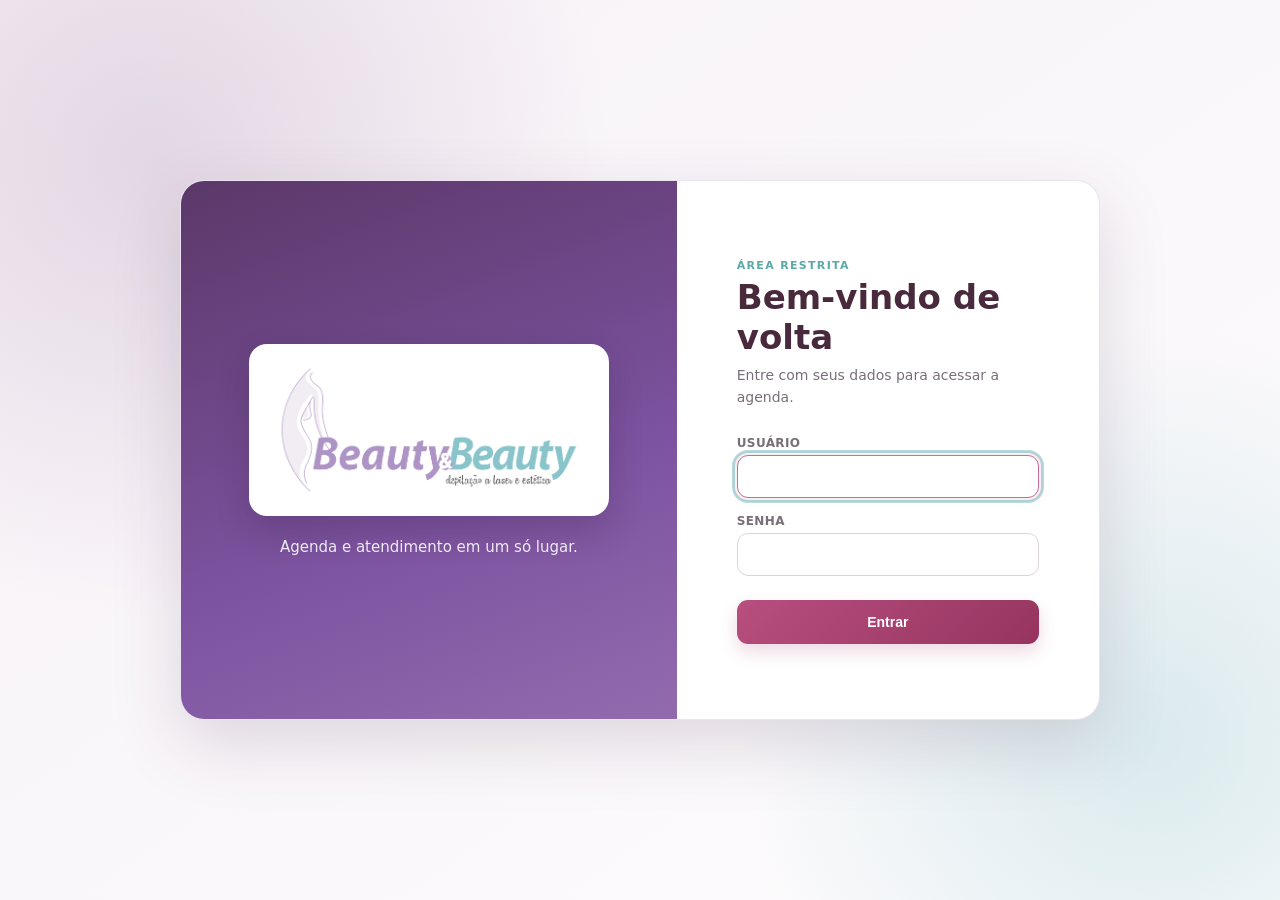
==== commit fc72faf3: "Fix login logo asset" ====
--- a/src/login.html
+++ b/src/login.html
@@ -5,12 +5,15 @@
   <meta name="viewport" content="width=device-width, initial-scale=1">
   <meta name="color-scheme" content="light">
   <title>Entrar | Beauty &amp; Beauty</title>
+  <link rel="icon" type="image/png" sizes="512x512" href="./favicon.png?v=20260714">
+  <link rel="icon" type="image/x-icon" href="./favicon.ico?v=20260714">
+  <link rel="apple-touch-icon" href="./favicon.png?v=20260714">
   <link rel="stylesheet" href="./css/style.css?v=20260714.release">
 </head>
 <body class="login-page">
   <main class="login-shell">
     <section class="login-brand" aria-label="Beauty &amp; Beauty">
-      <img src="./logo.png" alt="Beauty &amp; Beauty — depilação a laser e estética">
+      <img src="./logo-transparent.png?v=20260714" alt="Beauty &amp; Beauty — depilação a laser e estética">
       <p>Agenda e atendimento em um só lugar.</p>
     </section>
 
@@ -35,6 +38,6 @@
       </form>
     </section>
   </main>
-  <script src="./js/login.js?v=20260714.release" defer></script>
+  <script src="./js/login.js?v=20260714.route1" defer></script>
 </body>
 </html>
--- a/src/css/style.css
+++ b/src/css/style.css
@@ -147,7 +147,6 @@
     no-repeat,
     linear-gradient(145deg, var(--sidebar-start), #974780 52%, var(--sidebar-end))
     no-repeat;
-  
 }
 
 .sidebar-logo {
@@ -160,7 +159,7 @@
   object-fit: contain;
   background: transparent;
   box-shadow: none;
-  filter: 
+  filter:
     saturate(2)
     drop-shadow(0 0 3px rgb(255, 255, 255))
     drop-shadow(0 0 6px rgb(255, 255, 255))
